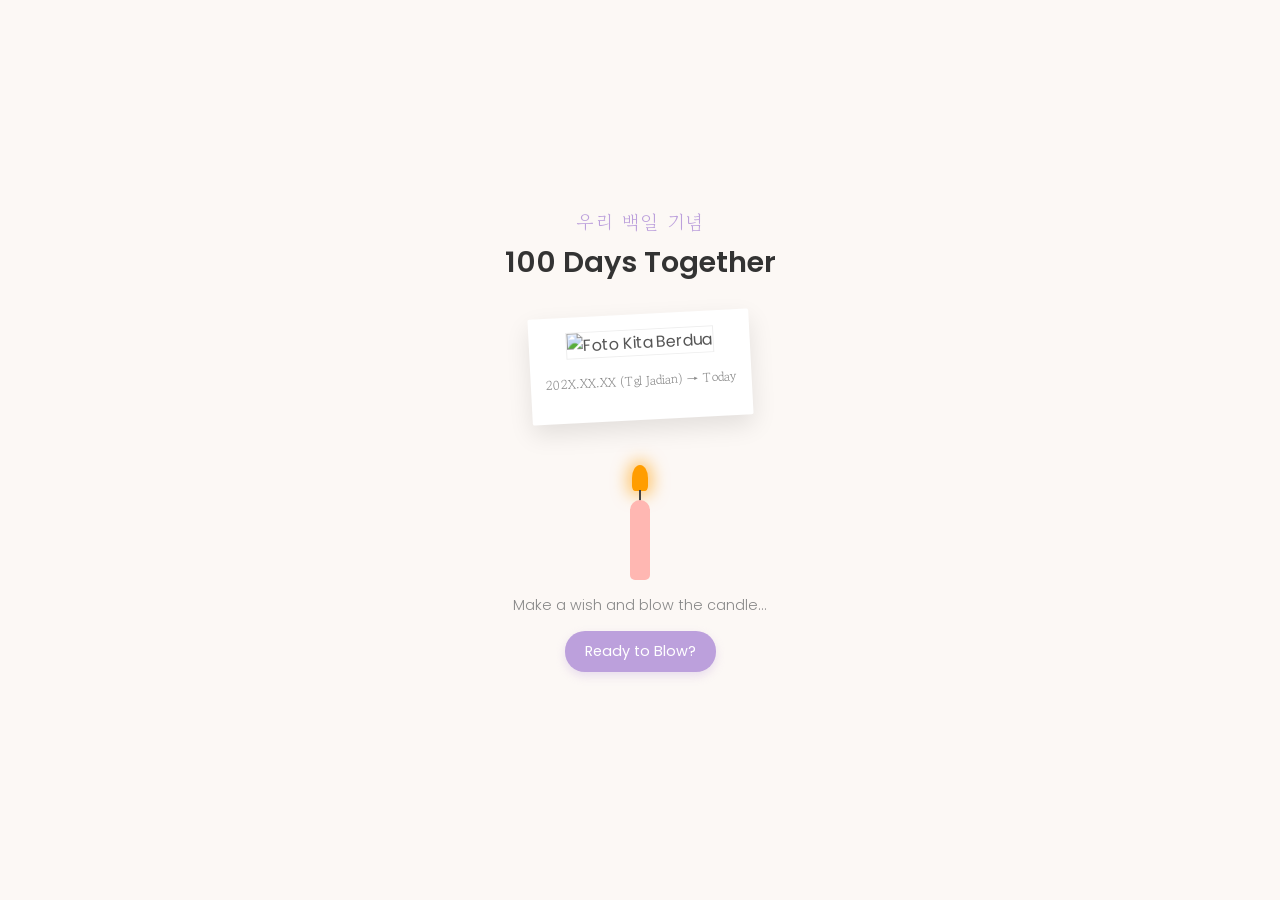
==== index.html @ 53339fab "Add files via upload" ====
<!DOCTYPE html>
<html lang="en">
<head>
    <meta charset="UTF-8">
    <meta name="viewport" content="width=device-width, initial-scale=1.0">
    <title>Our 100th Day - Blowing Candle</title>
    <link rel="stylesheet" href="style.css">
    <!-- Menggunakan font Google agar estetik (gaya Korea modern) -->
    <link href="https://fonts.googleapis.com/css2?family=Gowun+Batang:wght@400;700&family=Poppins:wght@300;500;600&display=swap" rel="stylesheet">
</head>
<body>

    <div class="main-container">
        
        <!-- Bagian Atas: Judul dan Ucapan Awal -->
        <header class="header-section">
            <h2 class="korean-text">우리 백일 기념</h2> <!-- Tulisan Korea: Perayaan 100 Hari Kita -->
            <h1>100 Days Together</h1>
        </header>

        <!-- Bagian Tengah: Foto Polaroid -->
        <div class="polaroid-container">
            <div class="polaroid">
                <img src="foto-kita.jpg" alt="Foto Kita Berdua" class="couple-photo">
                <div class="polaroid-date">202X.XX.XX (Tgl Jadian) → Today</div>
            </div>
        </div>

        <!-- Bagian Bawah: Lilin Interaktif -->
        <div class="candle-section">
            <div class="candle-wrapper" id="candle-wrapper">
                <div class="flame" id="flame"></div>
                <div class="wick"></div>
                <div class="wax"></div>
            </div>
            
            <!-- Petunjuk untuk Pacar -->
            <p class="instruction" id="instruction-text">Make a wish and blow the candle...</p>
            
            <!-- Tombol untuk mulai Mic (Wajib karena kebijakan Browser modern) -->
            <button id="start-btn">Ready to Blow?</button>
        </div>

        <!-- Bagian Kejutan: Muncul setelah Lilin Mati -->
        <div class="surprise-message hidden" id="surprise-message">
            <div class="confetti-effect">🎉</div>
            <h2>Happy 100th Anniversary, My Love!</h2>
            <p> I LOVE YOU SO MUCH SUKII SUKIII! ❤️</p>
        </div>

    </div>

    <script src="script.js"></script>
</body>
</html>
---- style.css ----
/* --- Reset & Base Styles --- */
* {
    margin: 0;
    padding: 0;
    box-sizing: border-box;
}

body {
    font-family: 'Poppins', sans-serif; /* Font bersih modern */
    background-color: #fcf8f5; /* Warna cream pucat, hangat */
    color: #555;
    display: flex;
    justify-content: center;
    align-items: center;
    min-height: 100vh;
    padding: 20px;
    overflow-x: hidden;
}

.main-container {
    text-align: center;
    max-width: 400px;
    width: 100%;
}

/* --- Header Section --- */
.header-section {
    margin-bottom: 30px;
}

.korean-text {
    font-family: 'Gowun Batang', serif; /* Font Korea klasik yang elegan */
    font-size: 1.2rem;
    color: #bca0dc; /* Warna pastel ungu lembut */
    font-weight: 400;
    letter-spacing: 2px;
}

h1 {
    font-weight: 600;
    font-size: 1.8rem;
    color: #333;
    margin-top: 5px;
}

/* --- Polaroid Section --- */
.polaroid-container {
    display: flex;
    justify-content: center;
    margin-bottom: 40px;
    perspective: 1000px; /* Buat efek 3D sedikit */
}

.polaroid {
    background: white;
    padding: 15px 15px 30px 15px;
    box-shadow: 0 10px 25px rgba(0,0,0,0.1);
    transform: rotate(-3deg); /* Miring sedikit biar cute */
    border-radius: 2px;
    transition: transform 0.5s ease;
}

.polaroid:hover {
    transform: rotate(0deg) scale(1.05); /* Efek saat kursor di atasnya */
}

.couple-photo {
    width: 100%;
    height: 250px;
    object-fit: cover; /* Agar foto gak penyet */
    border: 1px solid #eee;
}

.polaroid-date {
    font-family: 'Gowun Batang', serif;
    margin-top: 15px;
    font-size: 0.8rem;
    color: #888;
}

/* --- Candle Section (CSS Animation) --- */
.candle-section {
    position: relative;
    margin-bottom: 20px;
}

.candle-wrapper {
    position: relative;
    width: 20px;
    height: 120px;
    margin: 0 auto 15px auto;
}

.wax {
    width: 20px;
    height: 80px;
    background: #ffb7b2; /* Warna pastel merah muda */
    border-radius: 10px 10px 5px 5px;
    position: absolute;
    bottom: 0;
}

.wick {
    width: 2px;
    height: 15px;
    background: #444;
    position: absolute;
    top: 30px;
    left: 9px;
}

.flame {
    width: 16px;
    height: 26px;
    background-color: #ff9d00;
    border-radius: 50% 50% 20% 20%;
    position: absolute;
    top: 5px;
    left: 2px;
    box-shadow: 0 0 15px 5px rgba(255, 157, 0, 0.5);
    animation: flicker 0.1s ease-in-out infinite alternate;
}

/* Animasi Lilin Bergoyang */
@keyframes flicker {
    0% { transform: skewX(1deg) scale(1); opacity: 0.9; }
    100% { transform: skewX(-1deg) scale(1.05); opacity: 1; }
}

/* State saat lilin mati */
.candle-wrapper.blown-out .flame {
    display: none;
}

.candle-wrapper.blown-out .wick::after {
    content: '';
    position: absolute;
    width: 10px;
    height: 10px;
    background: rgba(100, 100, 100, 0.5);
    border-radius: 50%;
    top: -10px;
    left: -4px;
    animation: smoke 2s ease-out forwards;
}

@keyframes smoke {
    0% { transform: translateY(0) scale(1); opacity: 0.5; }
    100% { transform: translateY(-30px) scale(2); opacity: 0; }
}

/* --- Interaction elements --- */
.instruction {
    font-size: 0.9rem;
    color: #888;
    font-weight: 300;
    margin-top: 10px;
}

#start-btn {
    background-color: #bca0dc; /* Pastel ungu */
    color: white;
    border: none;
    padding: 10px 20px;
    border-radius: 20px;
    font-family: 'Poppins', sans-serif;
    font-size: 0.9rem;
    margin-top: 15px;
    cursor: pointer;
    box-shadow: 0 4px 10px rgba(188, 160, 220, 0.3);
    transition: background 0.3s ease;
}

#start-btn:hover {
    background-color: #a580cf;
}

/* --- Surprise Message (Hidden by default) --- */
.surprise-message {
    margin-top: 30px;
    padding: 20px;
    background: white;
    border-radius: 15px;
    box-shadow: 0 10px 30px rgba(0,0,0,0.05);
    animation: slideUp 1s ease-out forwards;
}

.hidden {
    display: none;
}

@keyframes slideUp {
    0% { transform: translateY(50px); opacity: 0; }
    100% { transform: translateY(0); opacity: 1; }
}

.confetti-effect {
    font-size: 2rem;
    margin-bottom: 10px;
}

.surprise-message h2 {
    font-size: 1.4rem;
    color: #ff9a9e; /* Warna pastel merah keemasan */
    margin-bottom: 10px;
}

.surprise-message p {
    font-size: 0.95rem;
    line-height: 1.6;
    color: #666;
}
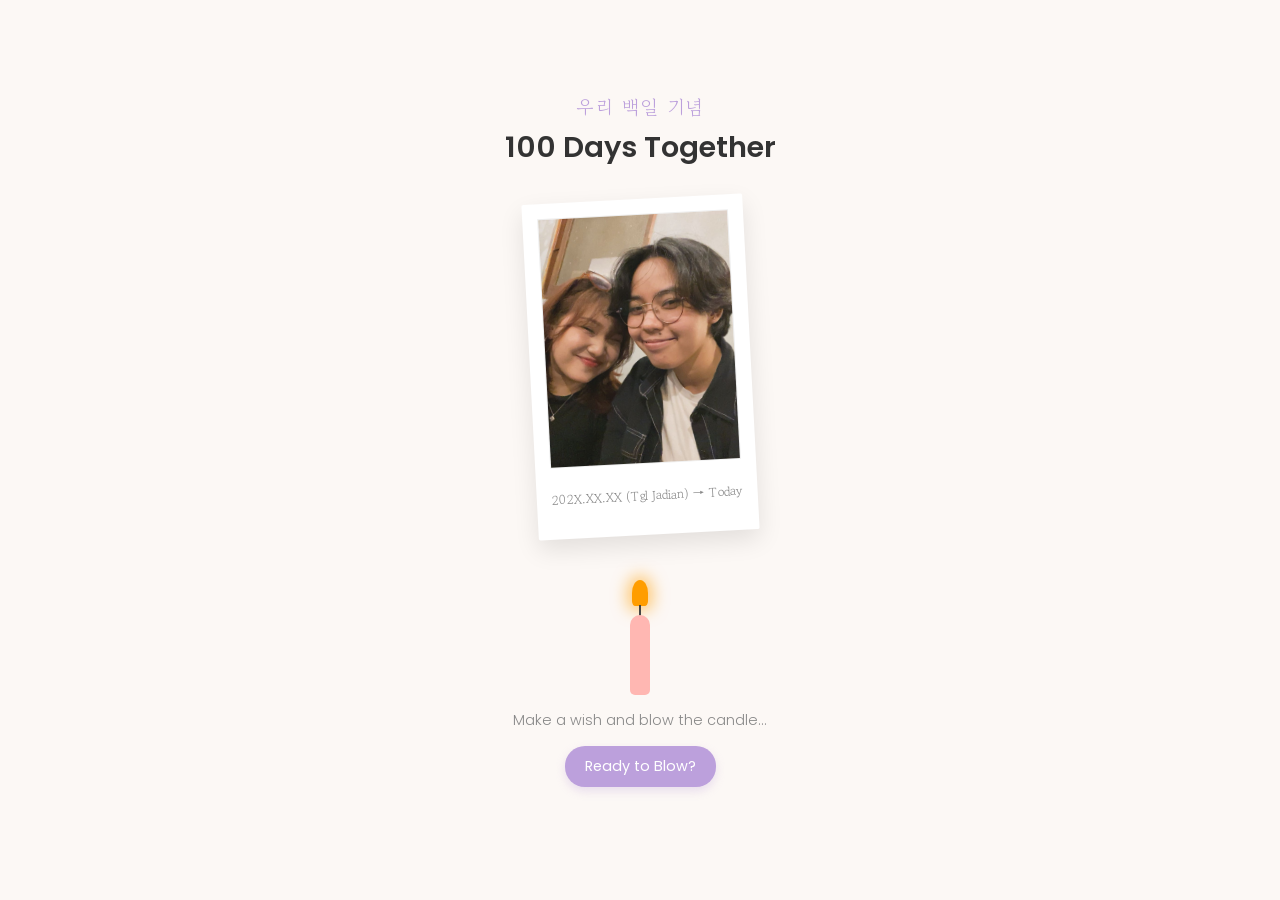
==== commit 66f5ae0f: "Update index.html" ====
--- a/index.html
+++ b/index.html
@@ -21,7 +21,7 @@
         <!-- Bagian Tengah: Foto Polaroid -->
         <div class="polaroid-container">
             <div class="polaroid">
-                <img src="foto-kita.jpg" alt="Foto Kita Berdua" class="couple-photo">
+                <img src="foto-kita.jpeg" alt="Foto Kita Berdua" class="couple-photo">
                 <div class="polaroid-date">202X.XX.XX (Tgl Jadian) → Today</div>
             </div>
         </div>
@@ -52,4 +52,4 @@
 
     <script src="script.js"></script>
 </body>
-</html>+</html>
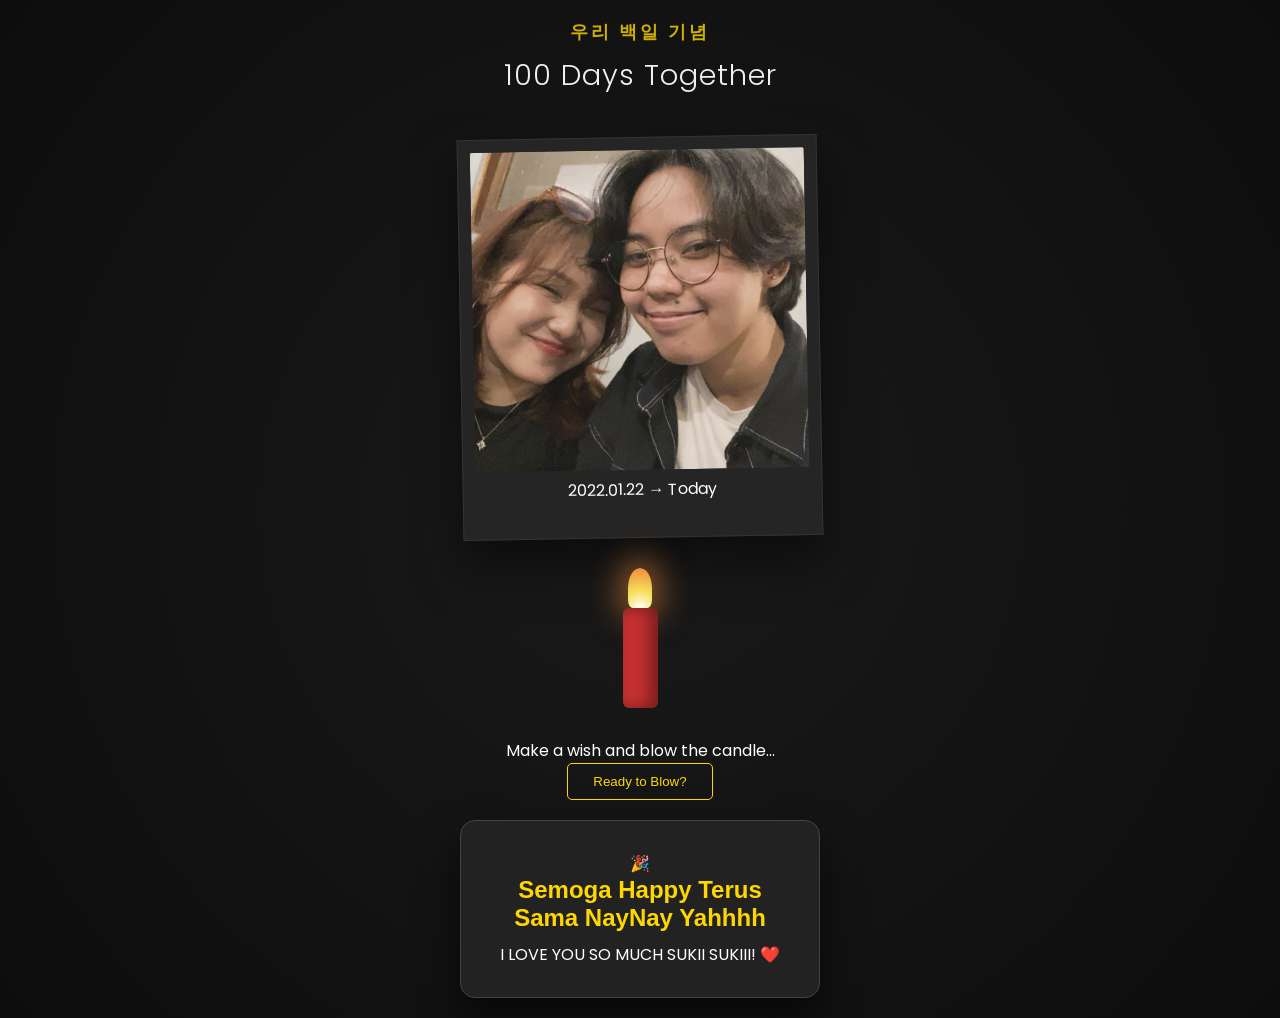
==== commit b1fe94dc: "Update index.html" ====
--- a/index.html
+++ b/index.html
@@ -22,7 +22,7 @@
         <div class="polaroid-container">
             <div class="polaroid">
                 <img src="foto-kita.jpeg" alt="Foto Kita Berdua" class="couple-photo">
-                <div class="polaroid-date">202X.XX.XX (Tgl Jadian) → Today</div>
+                <div class="polaroid-date">2022.01.22 → Today</div>
             </div>
         </div>
 
@@ -44,7 +44,7 @@
         <!-- Bagian Kejutan: Muncul setelah Lilin Mati -->
         <div class="surprise-message hidden" id="surprise-message">
             <div class="confetti-effect">🎉</div>
-            <h2>Happy 100th Anniversary, My Love!</h2>
+            <h2>Semoga Happy Terus Sama NayNay Yahhhh</h2>
             <p> I LOVE YOU SO MUCH SUKII SUKIII! ❤️</p>
         </div>
 
--- a/style.css
+++ b/style.css
@@ -1,4 +1,3 @@
-/* --- Reset & Base Styles --- */
 * {
     margin: 0;
     padding: 0;
@@ -6,14 +5,14 @@
 }
 
 body {
-    font-family: 'Poppins', sans-serif; /* Font bersih modern */
-    background-color: #fcf8f5; /* Warna cream pucat, hangat */
-    color: #555;
+    font-family: 'Poppins', sans-serif;
+    /* Background Hitam Classy dengan gradasi halus */
+    background: radial-gradient(circle, #1a1a1a 0%, #0d0d0d 100%);
+    color: #ffffff;
     display: flex;
     justify-content: center;
     align-items: center;
     min-height: 100vh;
-    padding: 20px;
     overflow-x: hidden;
 }
 
@@ -21,192 +20,103 @@
     text-align: center;
     max-width: 400px;
     width: 100%;
-}
-
-/* --- Header Section --- */
-.header-section {
-    margin-bottom: 30px;
+    padding: 20px;
 }
 
 .korean-text {
-    font-family: 'Gowun Batang', serif; /* Font Korea klasik yang elegan */
-    font-size: 1.2rem;
-    color: #bca0dc; /* Warna pastel ungu lembut */
-    font-weight: 400;
-    letter-spacing: 2px;
+    font-family: 'Gowun Batang', serif;
+    color: #ffd700; /* Warna emas untuk kesan mewah */
+    letter-spacing: 3px;
+    font-size: 1.1rem;
+    margin-bottom: 10px;
+    opacity: 0.8;
 }
 
 h1 {
-    font-weight: 600;
     font-size: 1.8rem;
-    color: #333;
-    margin-top: 5px;
+    font-weight: 300;
+    letter-spacing: 1px;
+    margin-bottom: 40px;
+    color: #f0f0f0;
 }
 
-/* --- Polaroid Section --- */
-.polaroid-container {
-    display: flex;
-    justify-content: center;
-    margin-bottom: 40px;
-    perspective: 1000px; /* Buat efek 3D sedikit */
-}
-
+/* Polaroid Premium */
 .polaroid {
-    background: white;
-    padding: 15px 15px 30px 15px;
-    box-shadow: 0 10px 25px rgba(0,0,0,0.1);
-    transform: rotate(-3deg); /* Miring sedikit biar cute */
-    border-radius: 2px;
-    transition: transform 0.5s ease;
-}
-
-.polaroid:hover {
-    transform: rotate(0deg) scale(1.05); /* Efek saat kursor di atasnya */
+    background: #252525; /* Hitam keabuan agar elegan */
+    padding: 12px 12px 35px 12px;
+    box-shadow: 0 25px 50px rgba(0,0,0,0.5);
+    border: 1px solid #333;
+    transform: rotate(-1deg);
+    margin-bottom: 60px;
+    transition: 0.5s;
 }
 
 .couple-photo {
     width: 100%;
-    height: 250px;
-    object-fit: cover; /* Agar foto gak penyet */
-    border: 1px solid #eee;
+    height: 320px;
+    object-fit: cover;
+    filter: grayscale(20%); /* Sedikit sentuhan film look */
+    border-radius: 2px;
 }
 
-.polaroid-date {
-    font-family: 'Gowun Batang', serif;
-    margin-top: 15px;
-    font-size: 0.8rem;
-    color: #888;
-}
-
-/* --- Candle Section (CSS Animation) --- */
-.candle-section {
-    position: relative;
-    margin-bottom: 20px;
-}
-
+/* Lilin Tegas & Solid */
 .candle-wrapper {
     position: relative;
-    width: 20px;
-    height: 120px;
-    margin: 0 auto 15px auto;
+    width: 35px;
+    height: 110px;
+    margin: 0 auto 30px auto;
 }
 
 .wax {
-    width: 20px;
-    height: 80px;
-    background: #ffb7b2; /* Warna pastel merah muda */
-    border-radius: 10px 10px 5px 5px;
+    width: 35px;
+    height: 100px;
+    background: #c53030; /* Merah Maroon solid */
+    border-radius: 6px;
     position: absolute;
     bottom: 0;
-}
-
-.wick {
-    width: 2px;
-    height: 15px;
-    background: #444;
-    position: absolute;
-    top: 30px;
-    left: 9px;
+    box-shadow: inset -8px 0 15px rgba(0,0,0,0.4);
 }
 
 .flame {
-    width: 16px;
-    height: 26px;
-    background-color: #ff9d00;
+    width: 24px;
+    height: 40px;
+    background: radial-gradient(circle at bottom, #fff 0%, #f6e05e 40%, #ed8936 100%);
     border-radius: 50% 50% 20% 20%;
     position: absolute;
-    top: 5px;
-    left: 2px;
-    box-shadow: 0 0 15px 5px rgba(255, 157, 0, 0.5);
-    animation: flicker 0.1s ease-in-out infinite alternate;
+    top: -30px;
+    left: 5px;
+    box-shadow: 0 0 30px 10px rgba(237, 137, 54, 0.5);
+    animation: flicker 0.1s infinite alternate;
 }
 
-/* Animasi Lilin Bergoyang */
 @keyframes flicker {
-    0% { transform: skewX(1deg) scale(1); opacity: 0.9; }
-    100% { transform: skewX(-1deg) scale(1.05); opacity: 1; }
+    0% { transform: scale(1) rotate(-1deg); }
+    100% { transform: scale(1.1) rotate(1deg); }
 }
 
-/* State saat lilin mati */
-.candle-wrapper.blown-out .flame {
-    display: none;
+.candle-wrapper.blown-out .flame { display: none; }
+
+/* Pesan Kejutan */
+.surprise-message {
+    background: #222;
+    padding: 30px;
+    border-radius: 15px;
+    border: 1px solid #444;
+    box-shadow: 0 20px 40px rgba(0,0,0,0.6);
+    margin-top: 20px;
 }
 
-.candle-wrapper.blown-out .wick::after {
-    content: '';
-    position: absolute;
-    width: 10px;
-    height: 10px;
-    background: rgba(100, 100, 100, 0.5);
-    border-radius: 50%;
-    top: -10px;
-    left: -4px;
-    animation: smoke 2s ease-out forwards;
+.surprise-message h2 { color: #ffd700; margin-bottom: 10px; }
+
+#start-btn {
+    background: transparent;
+    color: #ffd700;
+    border: 1px solid #ffd700;
+    padding: 10px 25px;
+    border-radius: 5px;
+    cursor: pointer;
+    font-weight: 500;
+    transition: 0.3s;
 }
 
-@keyframes smoke {
-    0% { transform: translateY(0) scale(1); opacity: 0.5; }
-    100% { transform: translateY(-30px) scale(2); opacity: 0; }
-}
-
-/* --- Interaction elements --- */
-.instruction {
-    font-size: 0.9rem;
-    color: #888;
-    font-weight: 300;
-    margin-top: 10px;
-}
-
-#start-btn {
-    background-color: #bca0dc; /* Pastel ungu */
-    color: white;
-    border: none;
-    padding: 10px 20px;
-    border-radius: 20px;
-    font-family: 'Poppins', sans-serif;
-    font-size: 0.9rem;
-    margin-top: 15px;
-    cursor: pointer;
-    box-shadow: 0 4px 10px rgba(188, 160, 220, 0.3);
-    transition: background 0.3s ease;
-}
-
-#start-btn:hover {
-    background-color: #a580cf;
-}
-
-/* --- Surprise Message (Hidden by default) --- */
-.surprise-message {
-    margin-top: 30px;
-    padding: 20px;
-    background: white;
-    border-radius: 15px;
-    box-shadow: 0 10px 30px rgba(0,0,0,0.05);
-    animation: slideUp 1s ease-out forwards;
-}
-
-.hidden {
-    display: none;
-}
-
-@keyframes slideUp {
-    0% { transform: translateY(50px); opacity: 0; }
-    100% { transform: translateY(0); opacity: 1; }
-}
-
-.confetti-effect {
-    font-size: 2rem;
-    margin-bottom: 10px;
-}
-
-.surprise-message h2 {
-    font-size: 1.4rem;
-    color: #ff9a9e; /* Warna pastel merah keemasan */
-    margin-bottom: 10px;
-}
-
-.surprise-message p {
-    font-size: 0.95rem;
-    line-height: 1.6;
-    color: #666;
-}+#start-btn:hover { background: #ffd700; color: #000; }
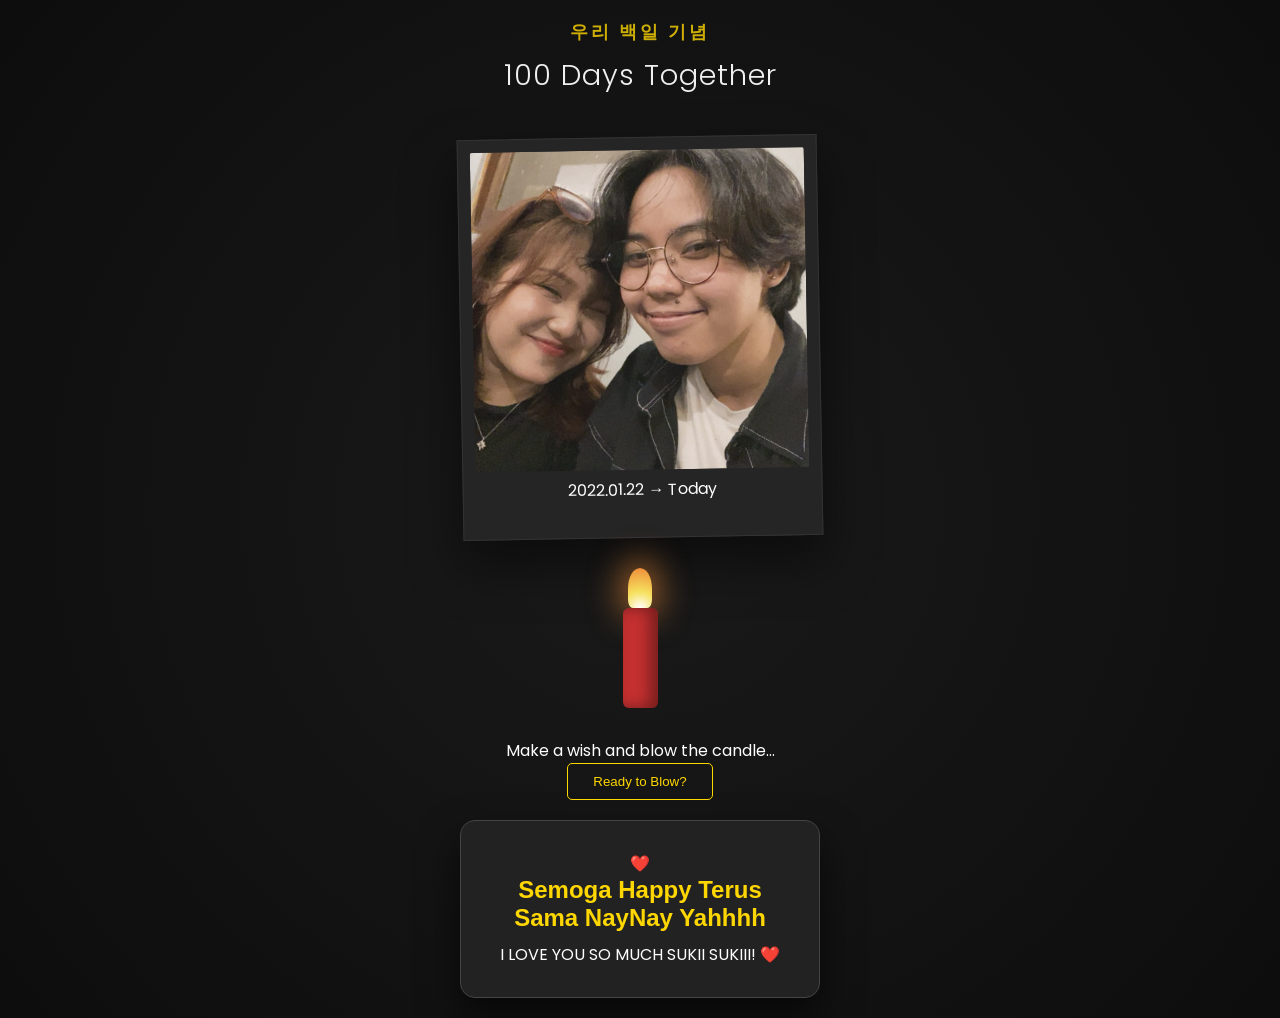
==== commit 5c02b99b: "Update index.html" ====
--- a/index.html
+++ b/index.html
@@ -43,7 +43,7 @@
 
         <!-- Bagian Kejutan: Muncul setelah Lilin Mati -->
         <div class="surprise-message hidden" id="surprise-message">
-            <div class="confetti-effect">🎉</div>
+            <div class="confetti-effect">❤️</div>
             <h2>Semoga Happy Terus Sama NayNay Yahhhh</h2>
             <p> I LOVE YOU SO MUCH SUKII SUKIII! ❤️</p>
         </div>
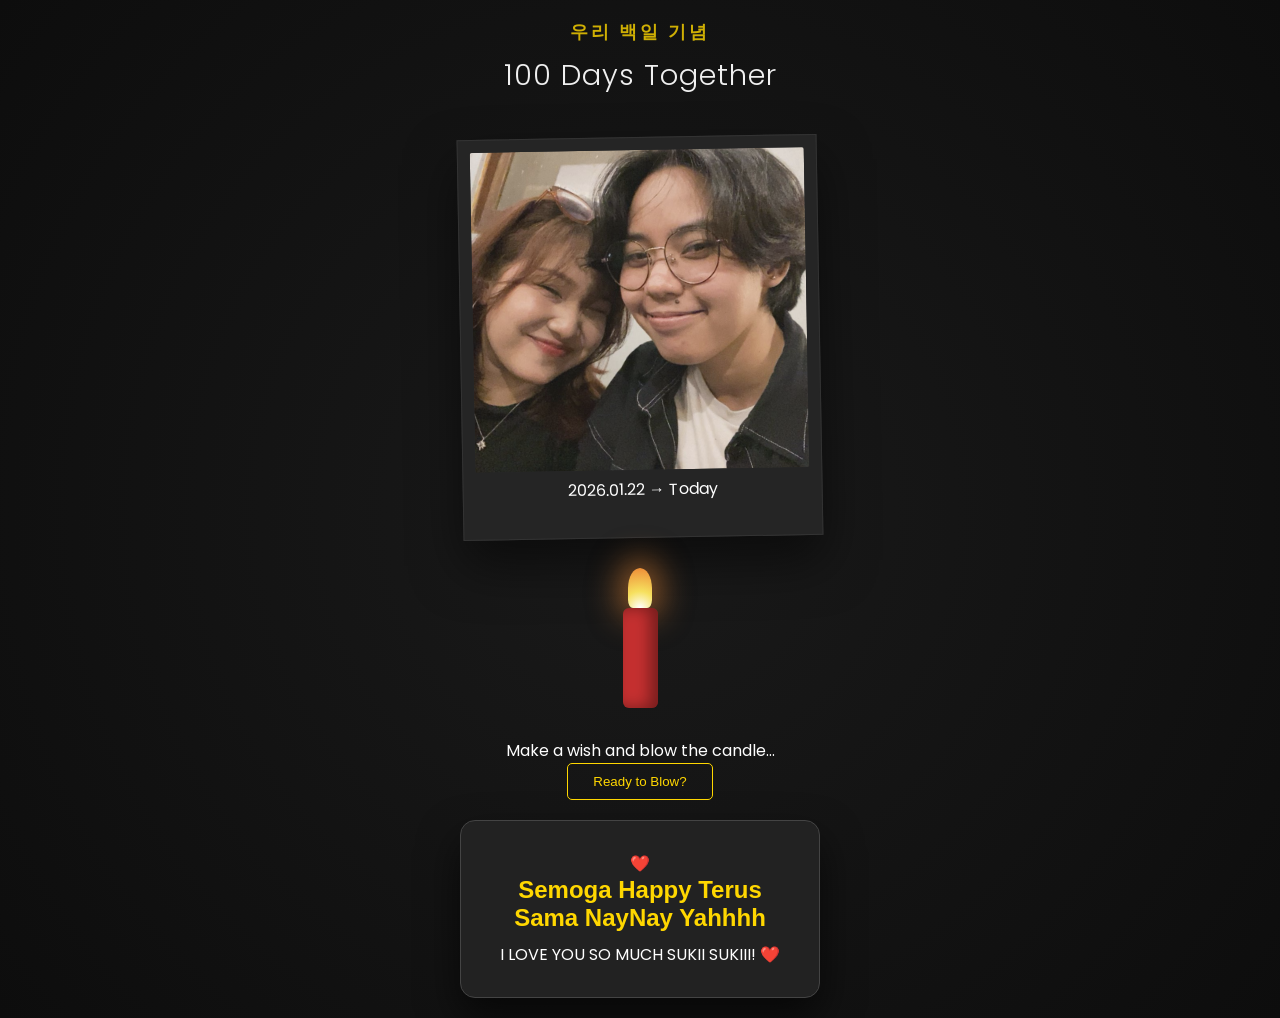
==== commit 23dae384: "Update index.html" ====
--- a/index.html
+++ b/index.html
@@ -22,7 +22,7 @@
         <div class="polaroid-container">
             <div class="polaroid">
                 <img src="foto-kita.jpeg" alt="Foto Kita Berdua" class="couple-photo">
-                <div class="polaroid-date">2022.01.22 → Today</div>
+                <div class="polaroid-date">2026.01.22 → Today</div>
             </div>
         </div>
 
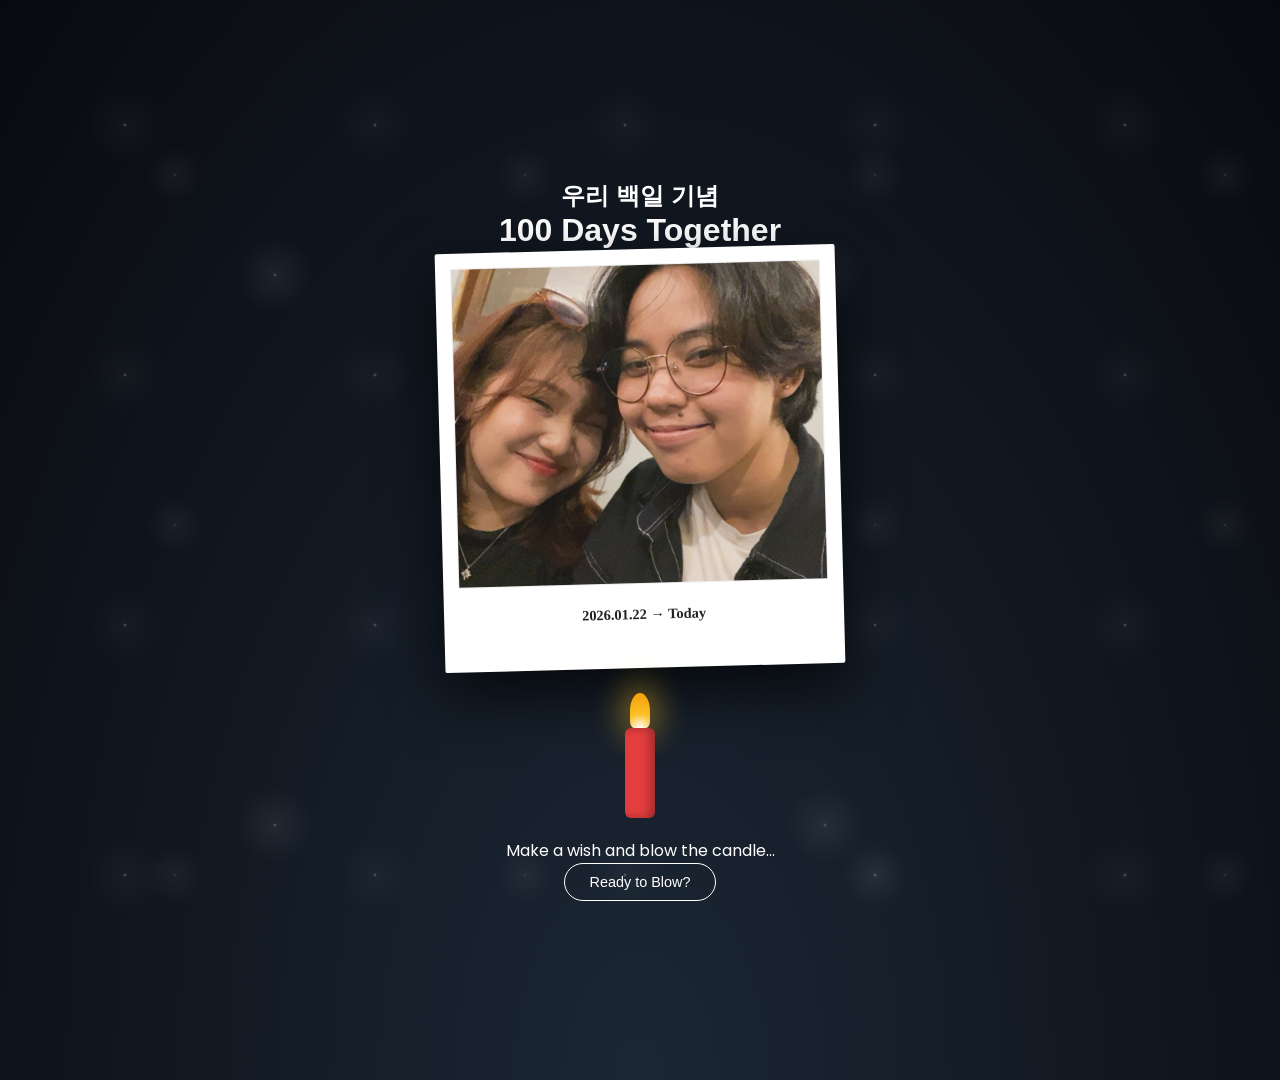
==== commit 557f0051: "Update index.html" ====
--- a/index.html
+++ b/index.html
@@ -44,7 +44,7 @@
         <!-- Bagian Kejutan: Muncul setelah Lilin Mati -->
         <div class="surprise-message hidden" id="surprise-message">
             <div class="confetti-effect">❤️</div>
-            <h2>Semoga Happy Terus Sama NayNay Yahhhh</h2>
+            <h2>Aminnn, Semoga Happy Terus Sama NayNay Yahhhh</h2>
             <p> I LOVE YOU SO MUCH SUKII SUKIII! ❤️</p>
         </div>
 
--- a/style.css
+++ b/style.css
@@ -1,3 +1,4 @@
+/* --- Reset & Base Styles --- */
 * {
     margin: 0;
     padding: 0;
@@ -6,117 +7,132 @@
 
 body {
     font-family: 'Poppins', sans-serif;
-    /* Background Hitam Classy dengan gradasi halus */
-    background: radial-gradient(circle, #1a1a1a 0%, #0d0d0d 100%);
+    background: radial-gradient(ellipse at bottom, #1B2735 0%, #090A0F 100%);
     color: #ffffff;
     display: flex;
+    flex-direction: column; /* Biar konten urut ke bawah */
     justify-content: center;
     align-items: center;
-    min-height: 100vh;
-    overflow-x: hidden;
+    min-height: 120vh; /* Kita tambah tingginya biar ada ruang scroll */
+    padding: 50px 20px; /* Tambah padding atas bawah biar nggak mentok */
+    position: relative;
+    /* overflow: hidden;  <-- HAPUS ATAU KOMENTARI BARIS INI */
+}
+
+/* Efek Bintang Bergerak agar lebih hidup */
+body::before {
+    content: "";
+    position: absolute;
+    top: 0;
+    left: 0;
+    width: 100%;
+    height: 100%;
+    background-image: 
+        radial-gradient(white, rgba(255,255,255,.2) 2px, transparent 40px),
+        radial-gradient(white, rgba(255,255,255,.15) 1px, transparent 30px),
+        radial-gradient(white, rgba(255,255,255,.1) 2px, transparent 40px);
+    background-size: 550px 550px, 350px 350px, 250px 250px;
+    opacity: 0.3;
+    animation: stars 100s linear infinite;
+}
+
+@keyframes stars {
+    from { background-position: 0 0; }
+    to { background-position: 550px 1100px; }
 }
 
 .main-container {
     text-align: center;
     max-width: 400px;
     width: 100%;
-    padding: 20px;
+    z-index: 2; /* Biar di atas bintang */
 }
 
-.korean-text {
-    font-family: 'Gowun Batang', serif;
-    color: #ffd700; /* Warna emas untuk kesan mewah */
-    letter-spacing: 3px;
-    font-size: 1.1rem;
-    margin-bottom: 10px;
-    opacity: 0.8;
-}
-
-h1 {
-    font-size: 1.8rem;
-    font-weight: 300;
-    letter-spacing: 1px;
-    margin-bottom: 40px;
-    color: #f0f0f0;
-}
-
-/* Polaroid Premium */
+/* Polaroid Putih Classy (Kontras dengan background gelap) */
 .polaroid {
-    background: #252525; /* Hitam keabuan agar elegan */
-    padding: 12px 12px 35px 12px;
-    box-shadow: 0 25px 50px rgba(0,0,0,0.5);
-    border: 1px solid #333;
-    transform: rotate(-1deg);
-    margin-bottom: 60px;
-    transition: 0.5s;
+    background: #ffffff; 
+    padding: 15px 15px 45px 15px;
+    box-shadow: 0 25px 60px rgba(0,0,0,0.7);
+    border-radius: 2px;
+    transform: rotate(-1.5deg);
+    margin-bottom: 50px;
 }
 
 .couple-photo {
     width: 100%;
     height: 320px;
     object-fit: cover;
-    filter: grayscale(20%); /* Sedikit sentuhan film look */
-    border-radius: 2px;
+    border: 1px solid #eee;
 }
 
-/* Lilin Tegas & Solid */
+/* Tanggal jadi Hitam agar terlihat di bingkai putih */
+.polaroid-date {
+    font-family: 'Gowun Batang', serif;
+    margin-top: 15px;
+    font-size: 0.9rem;
+    color: #222;
+    font-weight: 700;
+}
+
+/* Lilin Merah Solid ( Strawberry Red ) */
 .candle-wrapper {
     position: relative;
-    width: 35px;
-    height: 110px;
-    margin: 0 auto 30px auto;
+    width: 30px;
+    height: 100px;
+    margin: 0 auto 20px auto;
 }
 
 .wax {
-    width: 35px;
-    height: 100px;
-    background: #c53030; /* Merah Maroon solid */
+    width: 30px;
+    height: 90px;
+    background: #e53e3e;
     border-radius: 6px;
     position: absolute;
     bottom: 0;
-    box-shadow: inset -8px 0 15px rgba(0,0,0,0.4);
+    box-shadow: inset -5px 0 10px rgba(0,0,0,0.3);
 }
 
 .flame {
-    width: 24px;
-    height: 40px;
-    background: radial-gradient(circle at bottom, #fff 0%, #f6e05e 40%, #ed8936 100%);
+    width: 20px;
+    height: 35px;
+    background: radial-gradient(circle at bottom, #fff 0%, #fbbf24 40%, #f59e0b 100%);
     border-radius: 50% 50% 20% 20%;
     position: absolute;
-    top: -30px;
+    top: -25px;
     left: 5px;
-    box-shadow: 0 0 30px 10px rgba(237, 137, 54, 0.5);
+    box-shadow: 0 0 30px 10px rgba(251, 191, 36, 0.4);
     animation: flicker 0.1s infinite alternate;
 }
 
 @keyframes flicker {
-    0% { transform: scale(1) rotate(-1deg); }
-    100% { transform: scale(1.1) rotate(1deg); }
+    0% { transform: scale(1); }
+    100% { transform: scale(1.1); }
 }
 
 .candle-wrapper.blown-out .flame { display: none; }
 
+/* Tombol Start */
+#start-btn {
+    background: transparent;
+    color: #fff;
+    border: 1px solid #fff;
+    padding: 10px 25px;
+    border-radius: 30px;
+    cursor: pointer;
+    font-size: 0.9rem;
+    transition: 0.3s;
+}
+
+#start-btn:hover { background: #fff; color: #1B2735; }
+
 /* Pesan Kejutan */
 .surprise-message {
-    background: #222;
-    padding: 30px;
+    background: rgba(255, 255, 255, 0.1);
+    backdrop-filter: blur(10px); /* Efek kaca transparan */
+    padding: 25px;
     border-radius: 15px;
-    border: 1px solid #444;
-    box-shadow: 0 20px 40px rgba(0,0,0,0.6);
+    border: 1px solid rgba(255, 255, 255, 0.2);
     margin-top: 20px;
 }
 
-.surprise-message h2 { color: #ffd700; margin-bottom: 10px; }
-
-#start-btn {
-    background: transparent;
-    color: #ffd700;
-    border: 1px solid #ffd700;
-    padding: 10px 25px;
-    border-radius: 5px;
-    cursor: pointer;
-    font-weight: 500;
-    transition: 0.3s;
-}
-
-#start-btn:hover { background: #ffd700; color: #000; }
+.hidden { display: none; }
